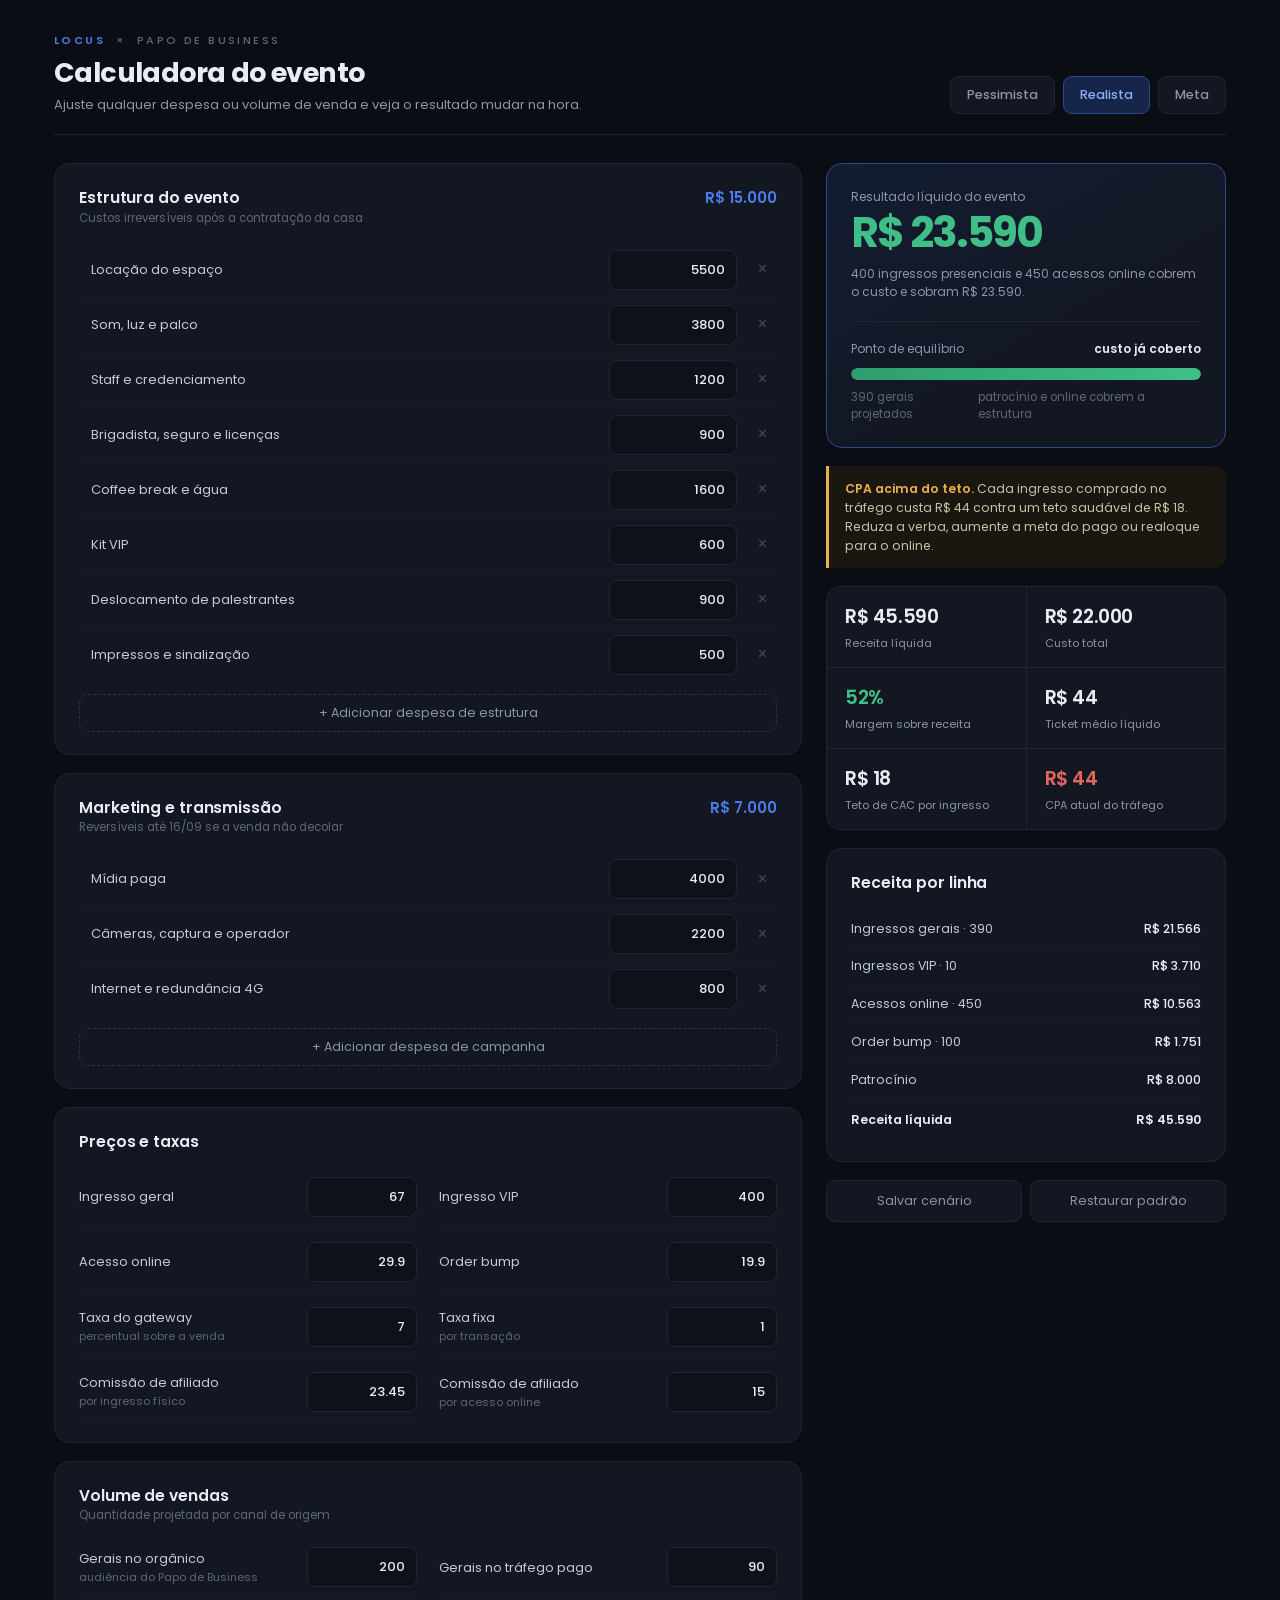
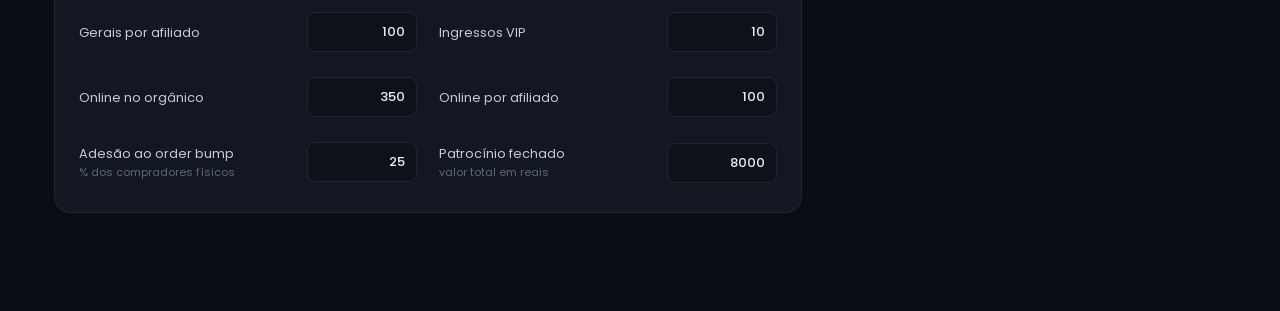
==== Calculadora-Evento-Papo-de-Business.html @ d7bec9a6 "Add files via upload" ====
<!DOCTYPE html>
<html lang="pt-BR">
<head>
<meta charset="utf-8">
<meta name="viewport" content="width=device-width, initial-scale=1">
<title>Calculadora do evento · Papo de Business</title>
<link rel="preconnect" href="https://fonts.googleapis.com">
<link rel="preconnect" href="https://fonts.gstatic.com" crossorigin>
<link href="https://fonts.googleapis.com/css2?family=Poppins:wght@300;400;500;600;700&display=swap" rel="stylesheet">
<style>
:root{
  --bg:#0a0d14; --panel:#121722; --panel2:#151b28; --line:#1e2635;
  --line-soft:#171d29; --text:#e8ecf4; --muted:#8b96ab; --dim:#5c6779;
  --blue:#4b7bec; --blue-deep:#2c4a8f; --green:#3fbf87; --red:#e2685f; --amber:#e8b04b;
}
*{margin:0;padding:0;box-sizing:border-box}
html{scroll-behavior:smooth}
body{
  font-family:'Poppins',system-ui,-apple-system,sans-serif;
  background:var(--bg); color:var(--text);
  -webkit-font-smoothing:antialiased; line-height:1.5;
}
.wrap{max-width:1220px;margin:0 auto;padding:32px 24px 80px}

/* ---------- topo ---------- */
.top{display:flex;justify-content:space-between;align-items:flex-end;gap:24px;
     border-bottom:1px solid var(--line);padding-bottom:20px;margin-bottom:28px;flex-wrap:wrap}
.top h1{font-size:27px;font-weight:700;letter-spacing:-.6px;line-height:1.2}
.top p{font-size:13px;color:var(--muted);margin-top:6px}
.top .brandmark{font-size:11px;letter-spacing:2.4px;color:var(--dim);font-weight:500}
.top .brandmark b{color:var(--blue);font-weight:600}

/* ---------- presets ---------- */
.presets{display:flex;gap:8px;flex-wrap:wrap}
button{font-family:inherit;cursor:pointer}
.preset{background:var(--panel);border:1px solid var(--line);color:var(--muted);
        font-size:12.5px;font-weight:500;padding:9px 16px;border-radius:9px;
        transition:border-color .15s,color .15s}
.preset:hover{border-color:var(--blue-deep);color:var(--text)}
.preset.on{background:#16264a;border-color:var(--blue-deep);color:#8fb0f5}
.preset:focus-visible,input:focus-visible,.icon:focus-visible{outline:2px solid var(--blue);outline-offset:2px}

/* ---------- layout ---------- */
.cols{display:grid;grid-template-columns:1fr 400px;gap:24px;align-items:start}
@media(max-width:960px){.cols{grid-template-columns:1fr}}

/* ---------- blocos ---------- */
.block{background:var(--panel);border:1px solid var(--line);border-radius:16px;
       padding:22px 24px;margin-bottom:18px}
.block > header{display:flex;justify-content:space-between;align-items:baseline;
                margin-bottom:16px;gap:12px}
.block h2{font-size:15.5px;font-weight:600;letter-spacing:-.1px}
.block .hint{font-size:11.5px;color:var(--dim)}
.block .sum{font-size:15px;font-weight:600;color:var(--blue);font-variant-numeric:tabular-nums}

/* ---------- linhas de input ---------- */
.row{display:grid;grid-template-columns:1fr 128px 30px;gap:10px;align-items:center;
     padding:7px 0;border-bottom:1px solid var(--line-soft)}
.row:last-of-type{border-bottom:none}
.row label,.row .nm{font-size:12.8px;color:#c3cbdb}
.row .sub{display:block;font-size:11px;color:var(--dim);margin-top:1px}
input[type=text],input[type=number]{
  width:100%;background:#0d1119;border:1px solid var(--line);border-radius:8px;
  color:var(--text);font-family:inherit;font-size:13px;font-weight:500;
  padding:9px 11px;text-align:right;font-variant-numeric:tabular-nums;
  transition:border-color .15s}
input:hover{border-color:#2a3547}
input:focus{border-color:var(--blue)}
input.nome{text-align:left;font-weight:400;color:#c3cbdb;background:transparent;border-color:transparent}
input.nome:hover,input.nome:focus{background:#0d1119;border-color:var(--line)}
input::-webkit-outer-spin-button,input::-webkit-inner-spin-button{-webkit-appearance:none;margin:0}
input[type=number]{-moz-appearance:textfield}
.icon{background:transparent;border:none;color:#3c4657;font-size:17px;line-height:1;
      padding:4px 6px;border-radius:6px;transition:color .15s}
.icon:hover{color:var(--red)}
.addrow{margin-top:12px;background:transparent;border:1px dashed #2a3547;color:var(--muted);
        font-size:12.5px;padding:9px 14px;border-radius:9px;width:100%;transition:.15s}
.addrow:hover{border-color:var(--blue-deep);color:var(--text)}

.grid2{display:grid;grid-template-columns:1fr 1fr;gap:10px 22px}
@media(max-width:560px){.grid2{grid-template-columns:1fr}.row{grid-template-columns:1fr 110px 28px}}

/* ---------- painel de resultado ---------- */
.panel{position:sticky;top:24px}
.result{background:linear-gradient(150deg,#131c31 0%,var(--panel) 62%);
        border:1px solid var(--blue-deep);border-radius:16px;padding:24px;margin-bottom:18px}
.result .lbl{font-size:12px;color:var(--muted)}
.result .big{font-size:42px;font-weight:700;letter-spacing:-2px;line-height:1.1;margin:4px 0 2px;
             font-variant-numeric:tabular-nums}
.result .big.pos{color:var(--green)} .result .big.neg{color:var(--red)}
.result .note{font-size:12px;color:var(--muted);margin-top:8px;line-height:1.5}

/* ---------- barra de equilíbrio ---------- */
.be{margin-top:20px;padding-top:18px;border-top:1px solid var(--line)}
.be .head{display:flex;justify-content:space-between;font-size:12px;color:var(--muted);margin-bottom:10px}
.be .head b{color:var(--text);font-weight:600}
.track{position:relative;height:12px;background:#0d1119;border-radius:7px;overflow:hidden}
.fill{position:absolute;inset:0 auto 0 0;background:linear-gradient(90deg,#4b7bec,#6b95f0);
      border-radius:7px;transition:width .35s cubic-bezier(.4,0,.2,1)}
.fill.done{background:linear-gradient(90deg,#2e9e6e,#3fbf87)}
.fill.short{background:linear-gradient(90deg,#c25a52,#e2685f)}
.be .foot{display:flex;justify-content:space-between;font-size:11.5px;color:var(--dim);margin-top:9px}

/* ---------- métricas ---------- */
.metrics{display:grid;grid-template-columns:1fr 1fr;gap:1px;background:var(--line);
         border:1px solid var(--line);border-radius:14px;overflow:hidden;margin-bottom:18px}
.metric{background:var(--panel);padding:16px 18px}
.metric .v{font-size:19px;font-weight:600;font-variant-numeric:tabular-nums;letter-spacing:-.4px}
.metric .k{font-size:11px;color:var(--muted);margin-top:3px}

/* ---------- tabela receita ---------- */
.lines{width:100%;border-collapse:collapse;font-size:12.5px}
.lines td{padding:9px 0;border-bottom:1px solid var(--line-soft);color:#c3cbdb}
.lines td:last-child{text-align:right;font-variant-numeric:tabular-nums;color:var(--text);font-weight:500}
.lines tr:last-child td{border-bottom:none}
.lines tr.tot td{border-top:1px solid var(--line);border-bottom:none;padding-top:12px;
                 font-weight:600;color:var(--text)}
.lines td.q{color:var(--dim);font-size:11.5px}

/* ---------- alerta ---------- */
.flag{border-left:3px solid var(--amber);background:#1a1710;border-radius:0 12px 12px 0;
      padding:13px 16px;margin-bottom:18px;font-size:12.3px;color:#c8c0a8;line-height:1.55}
.flag b{color:var(--amber);font-weight:600}
.flag.ok{border-color:var(--green);background:#0f1b16;color:#9dc9b4}
.flag.ok b{color:var(--green)}
.flag[hidden]{display:none}

.actions{display:flex;gap:8px}
.actions button{flex:1;background:var(--panel);border:1px solid var(--line);color:var(--muted);
                font-size:12.5px;padding:11px;border-radius:9px;transition:.15s}
.actions button:hover{border-color:var(--blue-deep);color:var(--text)}
.saved{font-size:11.5px;color:var(--green);text-align:center;margin-top:9px;min-height:16px}

@media(prefers-reduced-motion:reduce){*{transition:none!important}}
</style>
</head>
<body>
<div class="wrap">

  <div class="top">
    <div>
      <div class="brandmark"><b>LOCUS</b> &nbsp;×&nbsp; PAPO DE BUSINESS</div>
      <h1 style="margin-top:8px">Calculadora do evento</h1>
      <p>Ajuste qualquer despesa ou volume de venda e veja o resultado mudar na hora.</p>
    </div>
    <div class="presets">
      <button class="preset" data-preset="pessimista">Pessimista</button>
      <button class="preset on" data-preset="realista">Realista</button>
      <button class="preset" data-preset="meta">Meta</button>
    </div>
  </div>

  <div class="cols">
    <!-- ============ COLUNA ESQUERDA ============ -->
    <div>

      <section class="block">
        <header>
          <div><h2>Estrutura do evento</h2><div class="hint">Custos irreversíveis após a contratação da casa</div></div>
          <div class="sum" id="sumEstrutura">R$ 0</div>
        </header>
        <div id="listaEstrutura"></div>
        <button class="addrow" data-add="estrutura">+ Adicionar despesa de estrutura</button>
      </section>

      <section class="block">
        <header>
          <div><h2>Marketing e transmissão</h2><div class="hint">Reversíveis até 16/09 se a venda não decolar</div></div>
          <div class="sum" id="sumMarketing">R$ 0</div>
        </header>
        <div id="listaMarketing"></div>
        <button class="addrow" data-add="marketing">+ Adicionar despesa de campanha</button>
      </section>

      <section class="block">
        <header><div><h2>Preços e taxas</h2></div></header>
        <div class="grid2">
          <div class="row" style="grid-template-columns:1fr 110px"><label for="pGeral">Ingresso geral</label><input type="number" id="pGeral" step="1"></div>
          <div class="row" style="grid-template-columns:1fr 110px"><label for="pVip">Ingresso VIP</label><input type="number" id="pVip" step="1"></div>
          <div class="row" style="grid-template-columns:1fr 110px"><label for="pOnline">Acesso online</label><input type="number" id="pOnline" step="0.1"></div>
          <div class="row" style="grid-template-columns:1fr 110px"><label for="pBump">Order bump</label><input type="number" id="pBump" step="0.1"></div>
          <div class="row" style="grid-template-columns:1fr 110px"><label for="gwPct">Taxa do gateway <span class="sub">percentual sobre a venda</span></label><input type="number" id="gwPct" step="0.1"></div>
          <div class="row" style="grid-template-columns:1fr 110px"><label for="gwFix">Taxa fixa <span class="sub">por transação</span></label><input type="number" id="gwFix" step="0.1"></div>
          <div class="row" style="grid-template-columns:1fr 110px"><label for="comFis">Comissão de afiliado <span class="sub">por ingresso físico</span></label><input type="number" id="comFis" step="1"></div>
          <div class="row" style="grid-template-columns:1fr 110px"><label for="comOn">Comissão de afiliado <span class="sub">por acesso online</span></label><input type="number" id="comOn" step="1"></div>
        </div>
      </section>

      <section class="block">
        <header><div><h2>Volume de vendas</h2><div class="hint">Quantidade projetada por canal de origem</div></div></header>
        <div class="grid2">
          <div class="row" style="grid-template-columns:1fr 110px"><label for="qOrg">Gerais no orgânico <span class="sub">audiência do Papo de Business</span></label><input type="number" id="qOrg"></div>
          <div class="row" style="grid-template-columns:1fr 110px"><label for="qPago">Gerais no tráfego pago</label><input type="number" id="qPago"></div>
          <div class="row" style="grid-template-columns:1fr 110px"><label for="qAfil">Gerais por afiliado</label><input type="number" id="qAfil"></div>
          <div class="row" style="grid-template-columns:1fr 110px"><label for="qVip">Ingressos VIP</label><input type="number" id="qVip"></div>
          <div class="row" style="grid-template-columns:1fr 110px"><label for="qOnOrg">Online no orgânico</label><input type="number" id="qOnOrg"></div>
          <div class="row" style="grid-template-columns:1fr 110px"><label for="qOnAfil">Online por afiliado</label><input type="number" id="qOnAfil"></div>
          <div class="row" style="grid-template-columns:1fr 110px"><label for="bumpPct">Adesão ao order bump <span class="sub">% dos compradores físicos</span></label><input type="number" id="bumpPct"></div>
          <div class="row" style="grid-template-columns:1fr 110px"><label for="patroc">Patrocínio fechado <span class="sub">valor total em reais</span></label><input type="number" id="patroc" step="100"></div>
        </div>
      </section>

    </div>

    <!-- ============ COLUNA DIREITA ============ -->
    <div class="panel">
      <div class="result">
        <div class="lbl">Resultado líquido do evento</div>
        <div class="big" id="resultado">R$ 0</div>
        <div class="note" id="resumo"></div>

        <div class="be">
          <div class="head">
            <span>Ponto de equilíbrio</span>
            <span id="beTxt"><b>0</b> ingressos gerais</span>
          </div>
          <div class="track"><div class="fill" id="beFill" style="width:0%"></div></div>
          <div class="foot">
            <span id="beProj">0 projetados</span>
            <span id="beGap"></span>
          </div>
        </div>
      </div>

      <div class="flag" id="flagCac" hidden></div>

      <div class="metrics">
        <div class="metric"><div class="v" id="mReceita">R$ 0</div><div class="k">Receita líquida</div></div>
        <div class="metric"><div class="v" id="mCusto">R$ 0</div><div class="k">Custo total</div></div>
        <div class="metric"><div class="v" id="mMargem">0%</div><div class="k">Margem sobre receita</div></div>
        <div class="metric"><div class="v" id="mTicket">R$ 0</div><div class="k">Ticket médio líquido</div></div>
        <div class="metric"><div class="v" id="mCacTeto">R$ 0</div><div class="k">Teto de CAC por ingresso</div></div>
        <div class="metric"><div class="v" id="mCacReal">—</div><div class="k">CPA atual do tráfego</div></div>
      </div>

      <section class="block">
        <header><div><h2>Receita por linha</h2></div></header>
        <table class="lines">
          <tbody id="linhas"></tbody>
        </table>
      </section>

      <div class="actions">
        <button id="btnSalvar">Salvar cenário</button>
        <button id="btnRestaurar">Restaurar padrão</button>
      </div>
      <div class="saved" id="aviso"></div>
    </div>
  </div>
</div>

<script>
const BRL = n => 'R$ ' + Math.round(n).toLocaleString('pt-BR');
const el = id => document.getElementById(id);

const PADRAO = {
  estrutura:[
    ['Locação do espaço',5500],['Som, luz e palco',3800],['Staff e credenciamento',1200],
    ['Brigadista, seguro e licenças',900],['Coffee break e água',1600],['Kit VIP',600],
    ['Deslocamento de palestrantes',900],['Impressos e sinalização',500]
  ],
  marketing:[
    ['Mídia paga',4000],['Câmeras, captura e operador',2200],['Internet e redundância 4G',800]
  ],
  campos:{pGeral:67,pVip:400,pOnline:29.9,pBump:19.9,gwPct:7,gwFix:1,comFis:23.45,comOn:15,
          qOrg:200,qPago:90,qAfil:100,qVip:10,qOnOrg:350,qOnAfil:100,bumpPct:25,patroc:8000}
};

const CENARIOS = {
  pessimista:{qOrg:100,qPago:40,qAfil:40,qVip:5,qOnOrg:100,qOnAfil:50,bumpPct:18,patroc:0},
  realista:  {qOrg:200,qPago:90,qAfil:100,qVip:10,qOnOrg:350,qOnAfil:100,bumpPct:25,patroc:8000},
  meta:      {qOrg:200,qPago:90,qAfil:100,qVip:25,qOnOrg:600,qOnAfil:200,bumpPct:30,patroc:18000}
};

let despesas = {estrutura:[], marketing:[]};

/* ---------- construção das linhas de despesa ---------- */
function linhaDespesa(grupo, nome, valor, idx){
  const div = document.createElement('div');
  div.className = 'row';
  div.innerHTML = `
    <input type="text" class="nome" value="${nome.replace(/"/g,'&quot;')}" aria-label="Nome da despesa">
    <input type="number" value="${valor}" step="50" aria-label="Valor da despesa">
    <button class="icon" title="Remover ${nome}" aria-label="Remover ${nome}">×</button>`;
  const [inNome, inVal, btn] = [div.children[0], div.children[1], div.children[2]];
  inNome.oninput = () => { despesas[grupo][idx].nome = inNome.value; };
  inVal.oninput  = () => { despesas[grupo][idx].valor = +inVal.value || 0; calcular(); };
  btn.onclick    = () => { despesas[grupo].splice(idx,1); render(); };
  return div;
}

function render(){
  ['estrutura','marketing'].forEach(g => {
    const box = el(g==='estrutura' ? 'listaEstrutura' : 'listaMarketing');
    box.innerHTML = '';
    despesas[g].forEach((d,i) => box.appendChild(linhaDespesa(g, d.nome, d.valor, i)));
  });
  calcular();
}

document.querySelectorAll('[data-add]').forEach(b => {
  b.onclick = () => { despesas[b.dataset.add].push({nome:'Nova despesa', valor:0}); render(); };
});

/* ---------- cálculo ---------- */
function calcular(){
  const v = id => +el(id).value || 0;
  const liq = p => Math.max(0, p - (p * v('gwPct')/100) - v('gwFix'));

  const custoEstrutura = despesas.estrutura.reduce((s,d)=>s+d.valor,0);
  const custoMarketing = despesas.marketing.reduce((s,d)=>s+d.valor,0);
  const custoTotal = custoEstrutura + custoMarketing;

  const lGeral = liq(v('pGeral')), lVip = liq(v('pVip'));
  const lOnline = liq(v('pOnline')), lBump = liq(v('pBump'));

  const qGerais = v('qOrg') + v('qPago') + v('qAfil');
  const qBump = Math.round((qGerais + v('qVip')) * v('bumpPct')/100);

  const rGerais = (v('qOrg')+v('qPago')) * lGeral + v('qAfil') * Math.max(0, lGeral - v('comFis'));
  const rVip    = v('qVip') * lVip;
  const rOnline = v('qOnOrg') * lOnline + v('qOnAfil') * Math.max(0, lOnline - v('comOn'));
  const rBump   = qBump * lBump;
  const rPatroc = v('patroc');
  const receita = rGerais + rVip + rOnline + rBump + rPatroc;

  const resultado = receita - custoTotal;

  /* ponto de equilíbrio em ingressos gerais, mantidas as demais linhas */
  const mixGeral = qGerais > 0 ? rGerais / qGerais : lGeral;
  const faltaCobrir = custoTotal - (receita - rGerais);
  const beNec = mixGeral > 0 ? Math.max(0, Math.ceil(faltaCobrir / mixGeral)) : 0;

  /* saída */
  el('sumEstrutura').textContent = BRL(custoEstrutura);
  el('sumMarketing').textContent = BRL(custoMarketing);

  const box = el('resultado');
  box.textContent = (resultado >= 0 ? '' : '− ') + BRL(Math.abs(resultado));
  box.className = 'big ' + (resultado >= 0 ? 'pos' : 'neg');

  el('resumo').textContent = resultado >= 0
    ? `${qGerais + v('qVip')} ingressos presenciais e ${v('qOnOrg')+v('qOnAfil')} acessos online cobrem o custo e sobram ${BRL(resultado)}.`
    : `Faltam ${BRL(Math.abs(resultado))} para fechar o custo do evento.`;

  const fill = el('beFill');
  if (beNec === 0){
    el('beTxt').innerHTML = '<b>custo já coberto</b>';
    el('beProj').textContent = qGerais + ' gerais projetados';
    el('beGap').textContent = 'patrocínio e online cobrem a estrutura';
    fill.style.width = '100%';
    fill.className = 'fill done';
  } else {
    el('beTxt').innerHTML = `<b>${beNec}</b> ingressos gerais`;
    el('beProj').textContent = qGerais + ' projetados';
    const pct = Math.min(100, qGerais / beNec * 100);
    fill.style.width = pct + '%';
    fill.className = 'fill ' + (qGerais >= beNec ? 'done' : (pct < 60 ? 'short' : ''));
    el('beGap').textContent = qGerais >= beNec
      ? `${qGerais - beNec} acima do equilíbrio`
      : `faltam ${beNec - qGerais}`;
  }

  el('mReceita').textContent = BRL(receita);
  el('mCusto').textContent   = BRL(custoTotal);
  const margem = receita > 0 ? resultado/receita*100 : 0;
  el('mMargem').textContent  = margem.toFixed(0) + '%';
  el('mMargem').style.color  = margem >= 0 ? 'var(--green)' : 'var(--red)';

  const totalUnidades = qGerais + v('qVip') + v('qOnOrg') + v('qOnAfil');
  el('mTicket').textContent = totalUnidades > 0 ? BRL((receita - rPatroc)/totalUnidades) : 'R$ 0';

  const teto = lGeral * 0.30;
  el('mCacTeto').textContent = BRL(teto);

  const midia = despesas.marketing.find(d => /m[ií]dia/i.test(d.nome));
  const verba = midia ? midia.valor : 0;
  const cpa = v('qPago') > 0 ? verba / v('qPago') : 0;
  el('mCacReal').textContent = v('qPago') > 0 ? BRL(cpa) : '—';
  el('mCacReal').style.color = v('qPago') > 0 ? (cpa > teto ? 'var(--red)' : 'var(--green)') : 'var(--text)';

  const flag = el('flagCac');
  if (v('qPago') > 0 && cpa > teto){
    flag.hidden = false;
    flag.className = 'flag';
    flag.innerHTML = `<b>CPA acima do teto.</b> Cada ingresso comprado no tráfego custa ${BRL(cpa)} contra um teto saudável de ${BRL(teto)}. Reduza a verba, aumente a meta do pago ou realoque para o online.`;
  } else if (v('qPago') > 0){
    flag.hidden = false;
    flag.className = 'flag ok';
    flag.innerHTML = `<b>CPA dentro do teto.</b> ${BRL(cpa)} por ingresso contra um limite de ${BRL(teto)}. Há espaço para escalar a mídia.`;
  } else flag.hidden = true;

  el('linhas').innerHTML = [
    ['Ingressos gerais', qGerais, rGerais],
    ['Ingressos VIP', v('qVip'), rVip],
    ['Acessos online', v('qOnOrg')+v('qOnAfil'), rOnline],
    ['Order bump', qBump, rBump],
    ['Patrocínio', '', rPatroc]
  ].map(([n,q,r]) => `<tr><td>${n} ${q!=='' ? `<span class="q">· ${q}</span>` : ''}</td><td>${BRL(r)}</td></tr>`)
   .join('') + `<tr class="tot"><td>Receita líquida</td><td>${BRL(receita)}</td></tr>`;
}

/* ---------- presets ---------- */
document.querySelectorAll('.preset').forEach(b => {
  b.onclick = () => {
    document.querySelectorAll('.preset').forEach(x => x.classList.remove('on'));
    b.classList.add('on');
    const c = CENARIOS[b.dataset.preset];
    Object.entries(c).forEach(([k,val]) => el(k).value = val);
    calcular();
  };
});

/* ---------- estado ---------- */
function aplicar(estado){
  despesas = {
    estrutura: estado.estrutura.map(d => Array.isArray(d) ? {nome:d[0],valor:d[1]} : d),
    marketing: estado.marketing.map(d => Array.isArray(d) ? {nome:d[0],valor:d[1]} : d)
  };
  Object.entries(estado.campos).forEach(([k,val]) => { if (el(k)) el(k).value = val; });
  render();
}

function estadoAtual(){
  const campos = {};
  Object.keys(PADRAO.campos).forEach(k => campos[k] = +el(k).value || 0);
  return {estrutura:despesas.estrutura, marketing:despesas.marketing, campos};
}

function aviso(txt){ el('aviso').textContent = txt; setTimeout(()=>el('aviso').textContent='', 2600); }

el('btnSalvar').onclick = async () => {
  try{
    await window.storage.set('pdb:cenario', JSON.stringify(estadoAtual()));
    aviso('Cenário salvo.');
  }catch(e){ aviso('Não foi possível salvar neste ambiente.'); }
};

el('btnRestaurar').onclick = () => { aplicar(structuredClone(PADRAO)); aviso('Valores padrão restaurados.'); };

document.querySelectorAll('input[type=number]').forEach(i => i.addEventListener('input', calcular));

(async function iniciar(){
  let estado = null;
  try{
    const r = await window.storage.get('pdb:cenario');
    if (r && r.value) estado = JSON.parse(r.value);
  }catch(e){}
  aplicar(estado || structuredClone(PADRAO));
})();
</script>
</body>
</html>
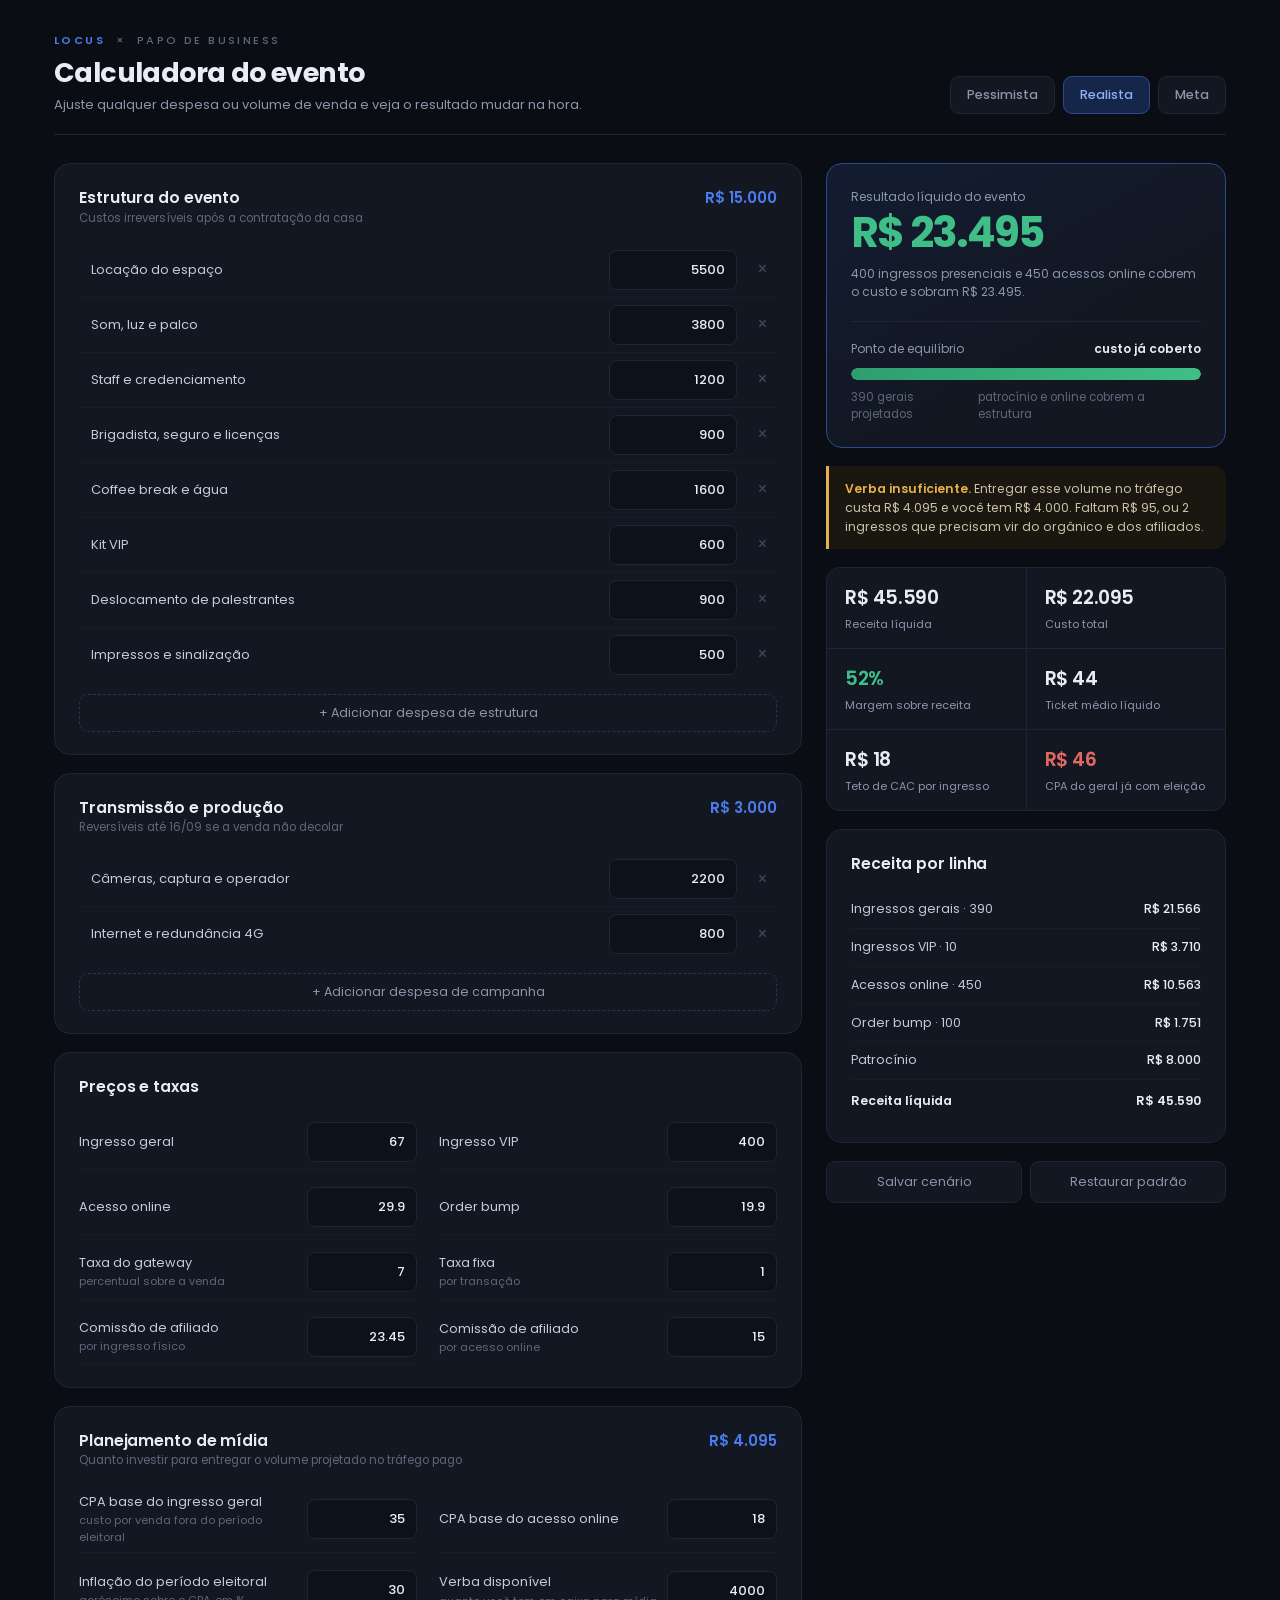
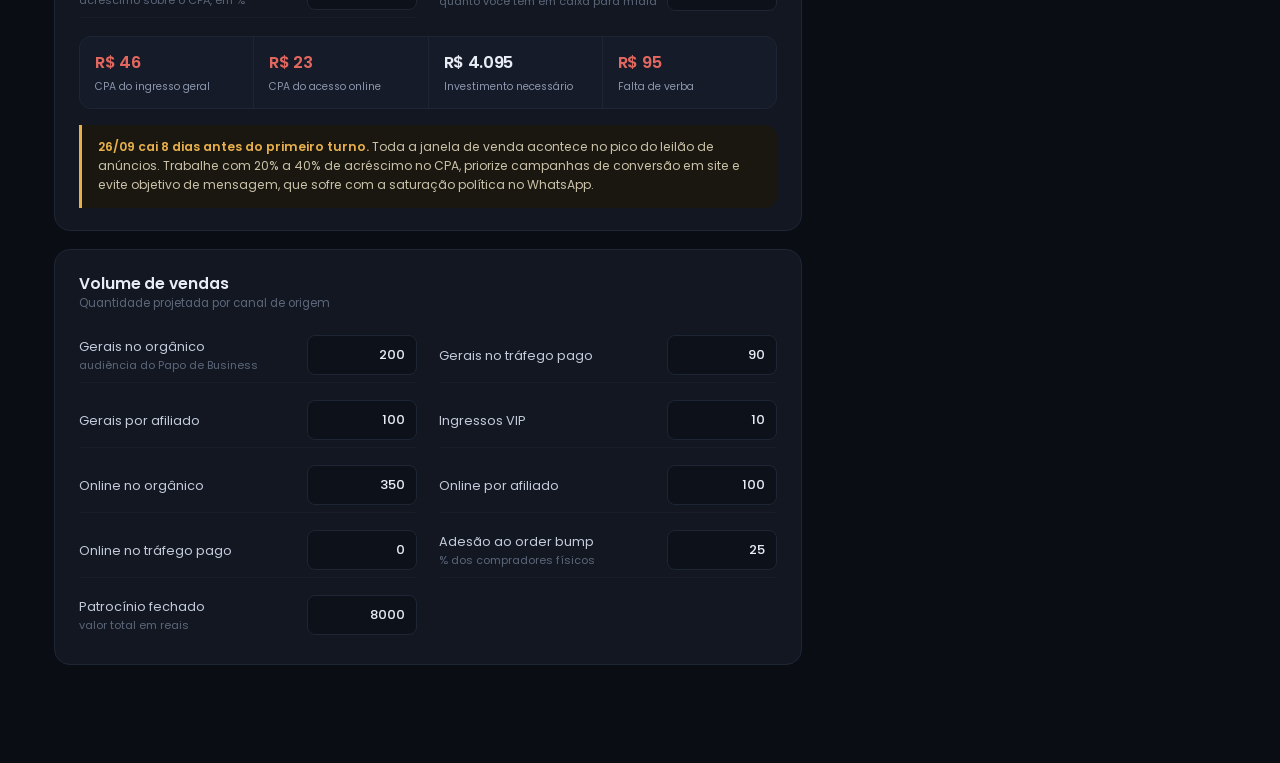
==== commit edf4cd33: "Add files via upload" ====
--- a/Calculadora-Evento-Papo-de-Business.html
+++ b/Calculadora-Evento-Papo-de-Business.html
@@ -78,7 +78,17 @@
 .addrow:hover{border-color:var(--blue-deep);color:var(--text)}
 
 .grid2{display:grid;grid-template-columns:1fr 1fr;gap:10px 22px}
-@media(max-width:560px){.grid2{grid-template-columns:1fr}.row{grid-template-columns:1fr 110px 28px}}
+@media(max-width:560px){
+  .wrap{padding:24px 14px 60px}
+  .grid2{grid-template-columns:1fr}
+  .block{padding:18px 16px}
+  .row{grid-template-columns:1fr 92px 26px;gap:8px}
+  .block > header{flex-wrap:wrap;gap:4px}
+  .block .sum{white-space:nowrap}
+  .top h1{font-size:23px}
+  .result{padding:20px}
+  .result .big{font-size:34px}
+}
 
 /* ---------- painel de resultado ---------- */
 .panel{position:sticky;top:24px}
@@ -118,6 +128,15 @@
 .lines td.q{color:var(--dim);font-size:11.5px}
 
 /* ---------- alerta ---------- */
+.mplan{display:grid;grid-template-columns:repeat(4,1fr);gap:1px;background:var(--line);
+       border:1px solid var(--line);border-radius:12px;overflow:hidden;margin-top:18px}
+.mstat{background:var(--panel2);padding:14px 15px}
+.mstat .v{font-size:16.5px;font-weight:600;font-variant-numeric:tabular-nums;letter-spacing:-.3px}
+.mstat .k{font-size:10.5px;color:var(--muted);margin-top:4px;line-height:1.35}
+@media(max-width:700px){.mplan{grid-template-columns:1fr 1fr}}
+.eleicao{border-left:3px solid var(--amber);background:#1a1710;border-radius:0 12px 12px 0;
+         padding:13px 16px;margin-top:16px;font-size:12.2px;color:#c8c0a8;line-height:1.55}
+.eleicao b{color:var(--amber);font-weight:600}
 .flag{border-left:3px solid var(--amber);background:#1a1710;border-radius:0 12px 12px 0;
       padding:13px 16px;margin-bottom:18px;font-size:12.3px;color:#c8c0a8;line-height:1.55}
 .flag b{color:var(--amber);font-weight:600}
@@ -165,7 +184,7 @@
 
       <section class="block">
         <header>
-          <div><h2>Marketing e transmissão</h2><div class="hint">Reversíveis até 16/09 se a venda não decolar</div></div>
+          <div><h2>Transmissão e produção</h2><div class="hint">Reversíveis até 16/09 se a venda não decolar</div></div>
           <div class="sum" id="sumMarketing">R$ 0</div>
         </header>
         <div id="listaMarketing"></div>
@@ -187,6 +206,25 @@
       </section>
 
       <section class="block">
+        <header>
+          <div><h2>Planejamento de mídia</h2><div class="hint">Quanto investir para entregar o volume projetado no tráfego pago</div></div>
+          <div class="sum" id="sumMidia">R$ 0</div>
+        </header>
+        <div class="grid2">
+          <div class="row" style="grid-template-columns:1fr 110px"><label for="cpaGeral">CPA base do ingresso geral <span class="sub">custo por venda fora do período eleitoral</span></label><input type="number" id="cpaGeral" step="1"></div>
+          <div class="row" style="grid-template-columns:1fr 110px"><label for="cpaOnline">CPA base do acesso online</label><input type="number" id="cpaOnline" step="1"></div>
+          <div class="row" style="grid-template-columns:1fr 110px"><label for="inflacao">Inflação do período eleitoral <span class="sub">acréscimo sobre o CPA, em %</span></label><input type="number" id="inflacao" step="5"></div>
+          <div class="row" style="grid-template-columns:1fr 110px"><label for="verba">Verba disponível <span class="sub">quanto você tem em caixa para mídia</span></label><input type="number" id="verba" step="500"></div>
+        </div>
+        <div class="mplan" id="mplan"></div>
+        <div class="eleicao">
+          <b>26/09 cai 8 dias antes do primeiro turno.</b> Toda a janela de venda acontece no pico do leilão de anúncios.
+          Trabalhe com 20% a 40% de acréscimo no CPA, priorize campanhas de conversão em site e evite objetivo de mensagem,
+          que sofre com a saturação política no WhatsApp.
+        </div>
+      </section>
+
+      <section class="block">
         <header><div><h2>Volume de vendas</h2><div class="hint">Quantidade projetada por canal de origem</div></div></header>
         <div class="grid2">
           <div class="row" style="grid-template-columns:1fr 110px"><label for="qOrg">Gerais no orgânico <span class="sub">audiência do Papo de Business</span></label><input type="number" id="qOrg"></div>
@@ -195,6 +233,7 @@
           <div class="row" style="grid-template-columns:1fr 110px"><label for="qVip">Ingressos VIP</label><input type="number" id="qVip"></div>
           <div class="row" style="grid-template-columns:1fr 110px"><label for="qOnOrg">Online no orgânico</label><input type="number" id="qOnOrg"></div>
           <div class="row" style="grid-template-columns:1fr 110px"><label for="qOnAfil">Online por afiliado</label><input type="number" id="qOnAfil"></div>
+          <div class="row" style="grid-template-columns:1fr 110px"><label for="qOnPago">Online no tráfego pago</label><input type="number" id="qOnPago"></div>
           <div class="row" style="grid-template-columns:1fr 110px"><label for="bumpPct">Adesão ao order bump <span class="sub">% dos compradores físicos</span></label><input type="number" id="bumpPct"></div>
           <div class="row" style="grid-template-columns:1fr 110px"><label for="patroc">Patrocínio fechado <span class="sub">valor total em reais</span></label><input type="number" id="patroc" step="100"></div>
         </div>
@@ -230,7 +269,7 @@
         <div class="metric"><div class="v" id="mMargem">0%</div><div class="k">Margem sobre receita</div></div>
         <div class="metric"><div class="v" id="mTicket">R$ 0</div><div class="k">Ticket médio líquido</div></div>
         <div class="metric"><div class="v" id="mCacTeto">R$ 0</div><div class="k">Teto de CAC por ingresso</div></div>
-        <div class="metric"><div class="v" id="mCacReal">—</div><div class="k">CPA atual do tráfego</div></div>
+        <div class="metric"><div class="v" id="mCacReal">—</div><div class="k">CPA do geral já com eleição</div></div>
       </div>
 
       <section class="block">
@@ -260,16 +299,17 @@
     ['Deslocamento de palestrantes',900],['Impressos e sinalização',500]
   ],
   marketing:[
-    ['Mídia paga',4000],['Câmeras, captura e operador',2200],['Internet e redundância 4G',800]
+    ['Câmeras, captura e operador',2200],['Internet e redundância 4G',800]
   ],
   campos:{pGeral:67,pVip:400,pOnline:29.9,pBump:19.9,gwPct:7,gwFix:1,comFis:23.45,comOn:15,
-          qOrg:200,qPago:90,qAfil:100,qVip:10,qOnOrg:350,qOnAfil:100,bumpPct:25,patroc:8000}
+          cpaGeral:35,cpaOnline:18,inflacao:30,verba:4000,
+          qOrg:200,qPago:90,qAfil:100,qVip:10,qOnOrg:350,qOnAfil:100,qOnPago:0,bumpPct:25,patroc:8000}
 };
 
 const CENARIOS = {
-  pessimista:{qOrg:100,qPago:40,qAfil:40,qVip:5,qOnOrg:100,qOnAfil:50,bumpPct:18,patroc:0},
-  realista:  {qOrg:200,qPago:90,qAfil:100,qVip:10,qOnOrg:350,qOnAfil:100,bumpPct:25,patroc:8000},
-  meta:      {qOrg:200,qPago:90,qAfil:100,qVip:25,qOnOrg:600,qOnAfil:200,bumpPct:30,patroc:18000}
+  pessimista:{qOrg:100,qPago:40,qAfil:40,qVip:5,qOnOrg:100,qOnAfil:50,qOnPago:0,bumpPct:18,patroc:0},
+  realista:  {qOrg:200,qPago:90,qAfil:100,qVip:10,qOnOrg:350,qOnAfil:100,qOnPago:0,bumpPct:25,patroc:8000},
+  meta:      {qOrg:200,qPago:90,qAfil:100,qVip:25,qOnOrg:600,qOnAfil:150,qOnPago:100,bumpPct:30,patroc:18000}
 };
 
 let despesas = {estrutura:[], marketing:[]};
@@ -309,7 +349,13 @@
 
   const custoEstrutura = despesas.estrutura.reduce((s,d)=>s+d.valor,0);
   const custoMarketing = despesas.marketing.reduce((s,d)=>s+d.valor,0);
-  const custoTotal = custoEstrutura + custoMarketing;
+
+  const infl = 1 + v('inflacao')/100;
+  const cpaG = v('cpaGeral') * infl;
+  const cpaO = v('cpaOnline') * infl;
+  const investimento = v('qPago') * cpaG + v('qOnPago') * cpaO;
+
+  const custoTotal = custoEstrutura + custoMarketing + investimento;
 
   const lGeral = liq(v('pGeral')), lVip = liq(v('pVip'));
   const lOnline = liq(v('pOnline')), lBump = liq(v('pBump'));
@@ -319,7 +365,8 @@
 
   const rGerais = (v('qOrg')+v('qPago')) * lGeral + v('qAfil') * Math.max(0, lGeral - v('comFis'));
   const rVip    = v('qVip') * lVip;
-  const rOnline = v('qOnOrg') * lOnline + v('qOnAfil') * Math.max(0, lOnline - v('comOn'));
+  const qOnline = v('qOnOrg') + v('qOnAfil') + v('qOnPago');
+  const rOnline = (v('qOnOrg') + v('qOnPago')) * lOnline + v('qOnAfil') * Math.max(0, lOnline - v('comOn'));
   const rBump   = qBump * lBump;
   const rPatroc = v('patroc');
   const receita = rGerais + rVip + rOnline + rBump + rPatroc;
@@ -334,13 +381,22 @@
   /* saída */
   el('sumEstrutura').textContent = BRL(custoEstrutura);
   el('sumMarketing').textContent = BRL(custoMarketing);
+  el('sumMidia').textContent = BRL(investimento);
+
+  const saldo = v('verba') - investimento;
+  el('mplan').innerHTML = [
+    ['CPA do ingresso geral', BRL(cpaG), cpaG > lGeral*0.30 ? 'var(--red)' : 'var(--green)'],
+    ['CPA do acesso online', BRL(cpaO), cpaO > lOnline*0.50 ? 'var(--red)' : 'var(--green)'],
+    ['Investimento necessário', BRL(investimento), 'var(--text)'],
+    [saldo >= 0 ? 'Sobra da verba' : 'Falta de verba', BRL(Math.abs(saldo)), saldo >= 0 ? 'var(--green)' : 'var(--red)']
+  ].map(([k,val,cor]) => `<div class="mstat"><div class="v" style="color:${cor}">${val}</div><div class="k">${k}</div></div>`).join('');
 
   const box = el('resultado');
   box.textContent = (resultado >= 0 ? '' : '− ') + BRL(Math.abs(resultado));
   box.className = 'big ' + (resultado >= 0 ? 'pos' : 'neg');
 
   el('resumo').textContent = resultado >= 0
-    ? `${qGerais + v('qVip')} ingressos presenciais e ${v('qOnOrg')+v('qOnAfil')} acessos online cobrem o custo e sobram ${BRL(resultado)}.`
+    ? `${qGerais + v('qVip')} ingressos presenciais e ${qOnline} acessos online cobrem o custo e sobram ${BRL(resultado)}.`
     : `Faltam ${BRL(Math.abs(resultado))} para fechar o custo do evento.`;
 
   const fill = el('beFill');
@@ -367,33 +423,34 @@
   el('mMargem').textContent  = margem.toFixed(0) + '%';
   el('mMargem').style.color  = margem >= 0 ? 'var(--green)' : 'var(--red)';
 
-  const totalUnidades = qGerais + v('qVip') + v('qOnOrg') + v('qOnAfil');
+  const totalUnidades = qGerais + v('qVip') + qOnline;
   el('mTicket').textContent = totalUnidades > 0 ? BRL((receita - rPatroc)/totalUnidades) : 'R$ 0';
 
   const teto = lGeral * 0.30;
   el('mCacTeto').textContent = BRL(teto);
 
-  const midia = despesas.marketing.find(d => /m[ií]dia/i.test(d.nome));
-  const verba = midia ? midia.valor : 0;
-  const cpa = v('qPago') > 0 ? verba / v('qPago') : 0;
-  el('mCacReal').textContent = v('qPago') > 0 ? BRL(cpa) : '—';
-  el('mCacReal').style.color = v('qPago') > 0 ? (cpa > teto ? 'var(--red)' : 'var(--green)') : 'var(--text)';
+  el('mCacReal').textContent = BRL(cpaG);
+  el('mCacReal').style.color = cpaG > teto ? 'var(--red)' : 'var(--green)';
 
   const flag = el('flagCac');
-  if (v('qPago') > 0 && cpa > teto){
+  if (saldo < 0){
     flag.hidden = false;
     flag.className = 'flag';
-    flag.innerHTML = `<b>CPA acima do teto.</b> Cada ingresso comprado no tráfego custa ${BRL(cpa)} contra um teto saudável de ${BRL(teto)}. Reduza a verba, aumente a meta do pago ou realoque para o online.`;
+    flag.innerHTML = `<b>Verba insuficiente.</b> Entregar esse volume no tráfego custa ${BRL(investimento)} e você tem ${BRL(v('verba'))}. Faltam ${BRL(Math.abs(saldo))}, ou ${Math.floor(Math.abs(saldo)/cpaG)} ingressos que precisam vir do orgânico e dos afiliados.`;
+  } else if (v('qPago') > 0 && cpaG > teto){
+    flag.hidden = false;
+    flag.className = 'flag';
+    flag.innerHTML = `<b>CPA acima do teto.</b> Com a inflação eleitoral, cada ingresso custa ${BRL(cpaG)} contra um teto saudável de ${BRL(teto)}. Cada venda no tráfego pago destrói margem — realoque para o online, que suporta CPA maior em proporção.`;
   } else if (v('qPago') > 0){
     flag.hidden = false;
     flag.className = 'flag ok';
-    flag.innerHTML = `<b>CPA dentro do teto.</b> ${BRL(cpa)} por ingresso contra um limite de ${BRL(teto)}. Há espaço para escalar a mídia.`;
+    flag.innerHTML = `<b>CPA dentro do teto.</b> ${BRL(cpaG)} por ingresso contra um limite de ${BRL(teto)}, já considerando a alta do período eleitoral.`;
   } else flag.hidden = true;
 
   el('linhas').innerHTML = [
     ['Ingressos gerais', qGerais, rGerais],
     ['Ingressos VIP', v('qVip'), rVip],
-    ['Acessos online', v('qOnOrg')+v('qOnAfil'), rOnline],
+    ['Acessos online', qOnline, rOnline],
     ['Order bump', qBump, rBump],
     ['Patrocínio', '', rPatroc]
   ].map(([n,q,r]) => `<tr><td>${n} ${q!=='' ? `<span class="q">· ${q}</span>` : ''}</td><td>${BRL(r)}</td></tr>`)
